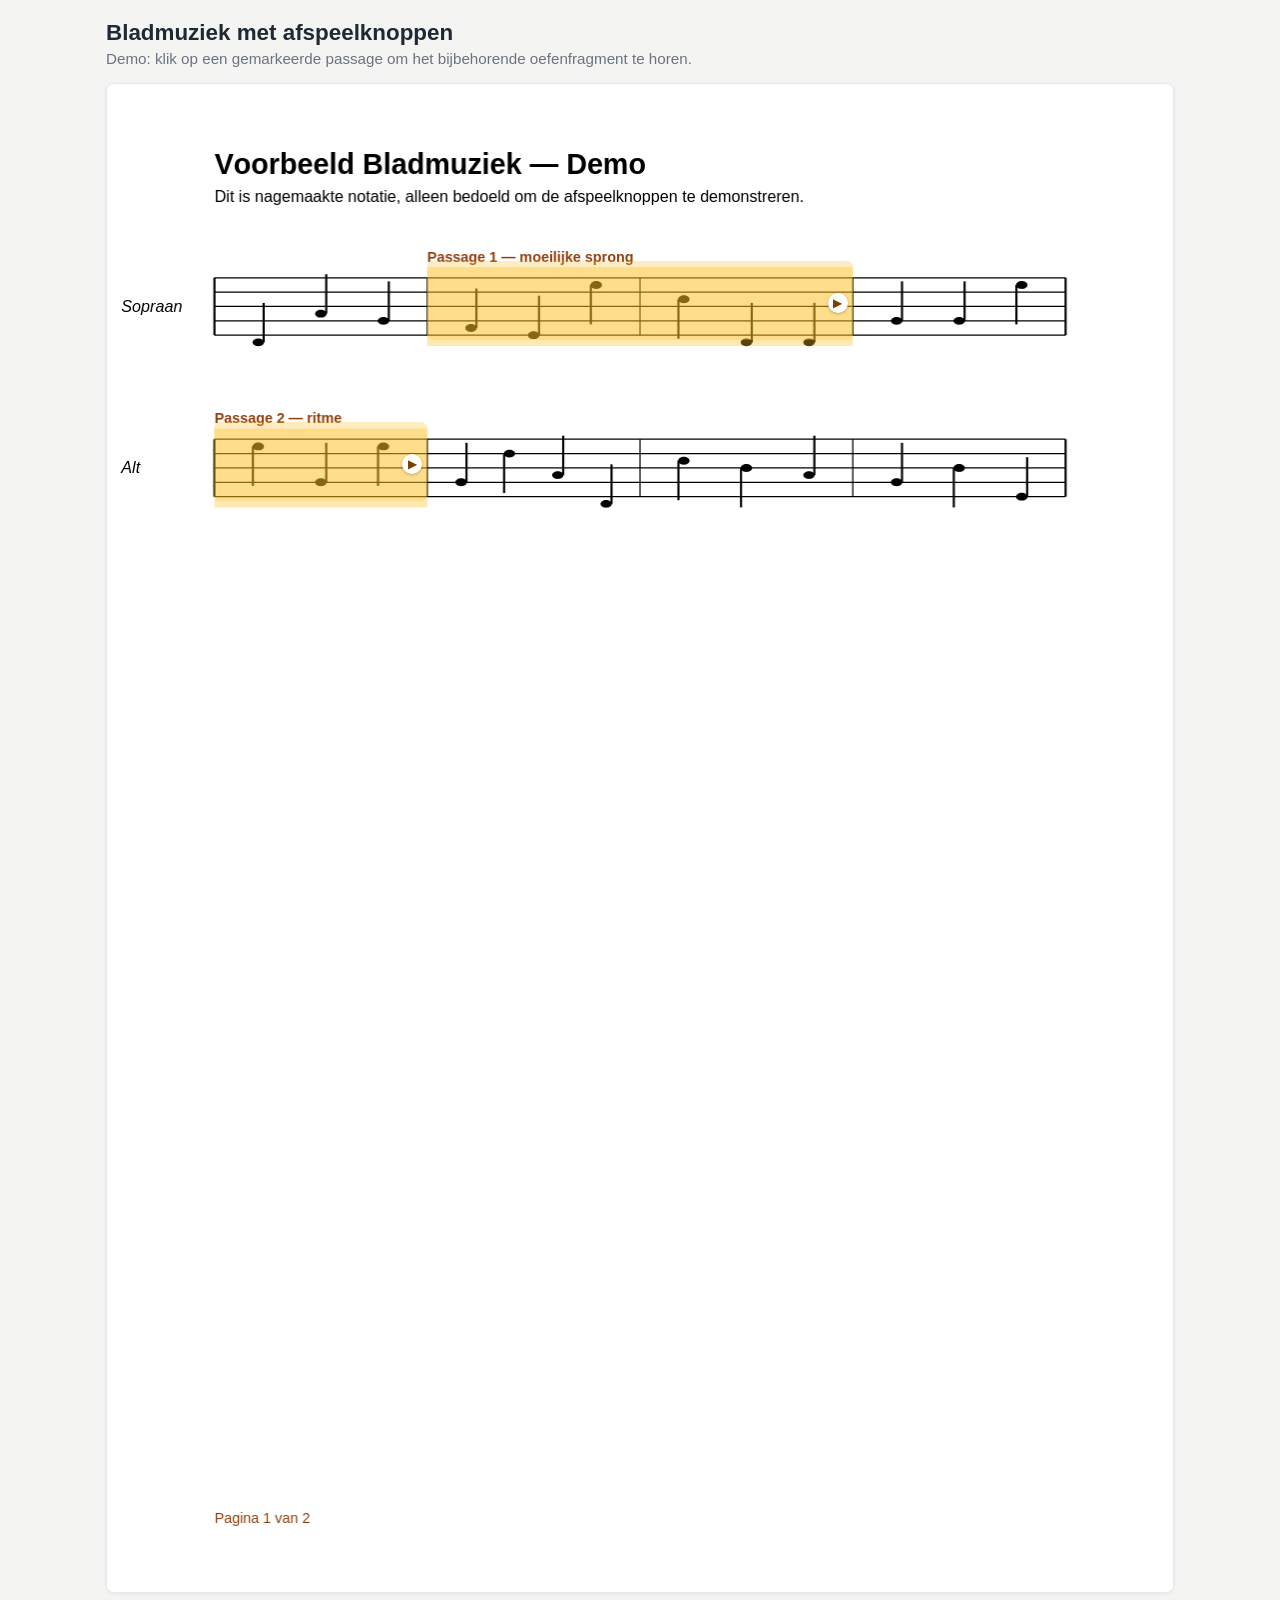
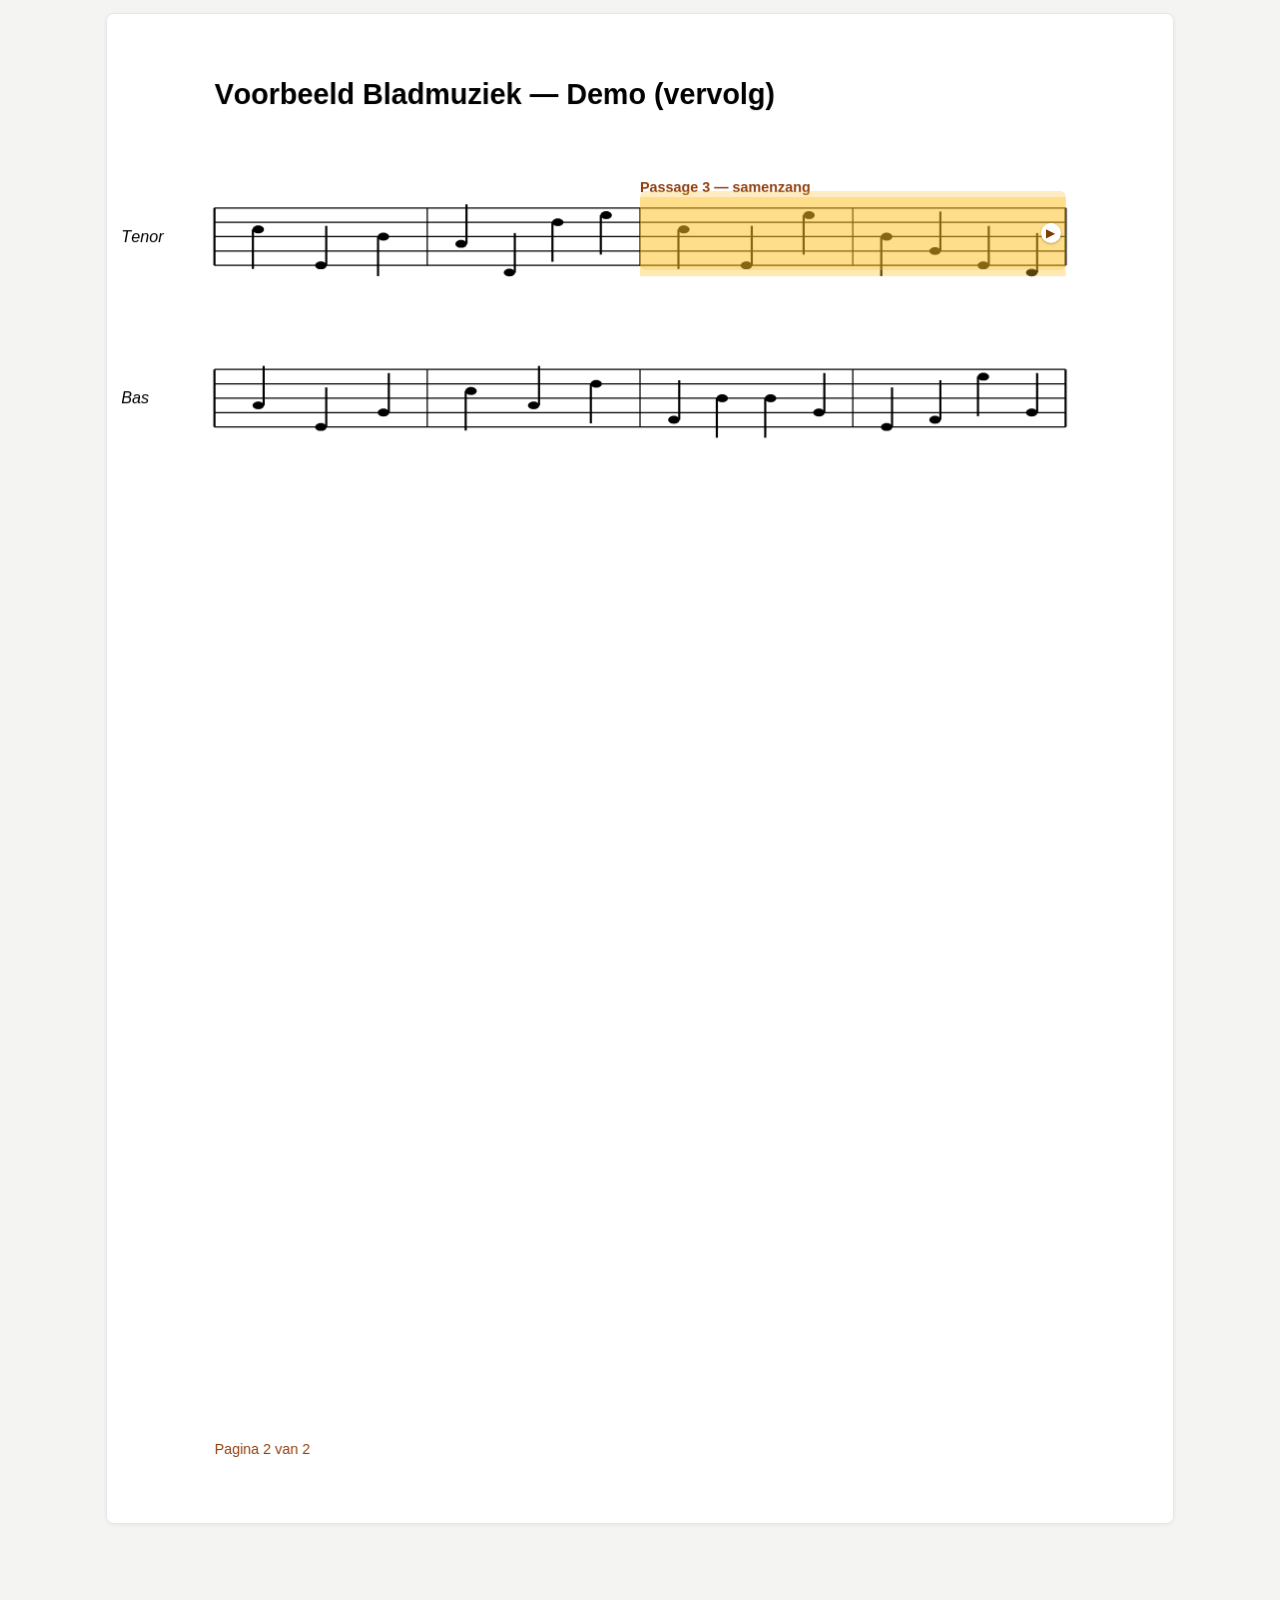
==== index.html @ 598bb803 "Voeg demo toe: bladmuziek-PDF met klikbare afspeelknoppen Statische webapp die een PDF met bladmuzie" ====
<!doctype html>
<html lang="nl">
<head>
  <meta charset="utf-8" />
  <meta name="viewport" content="width=device-width, initial-scale=1" />
  <title>Bladmuziek met afspeelknoppen — demo</title>
  <link rel="icon" href="data:image/svg+xml,<svg xmlns=%22http://www.w3.org/2000/svg%22 viewBox=%220 0 100 100%22><text y=%22.9em%22 font-size=%2290%22>🎵</text></svg>" />
  <link rel="stylesheet" href="css/style.css" />
</head>
<body>
  <header class="topbar">
    <h1>Bladmuziek met afspeelknoppen</h1>
    <p class="subtitle">
      Demo: klik op een gemarkeerde passage om het bijbehorende oefenfragment te horen.
    </p>
  </header>

  <main>
    <div id="pdf-container" class="pdf-container">
      <p id="status" class="status">Bladmuziek wordt geladen…</p>
    </div>
  </main>

  <div id="player-bar" class="player-bar" hidden>
    <button id="player-stop" class="player-stop" aria-label="Stoppen">■</button>
    <div class="player-info">
      <div id="player-title" class="player-title">—</div>
      <div id="player-desc" class="player-desc"></div>
    </div>
  </div>

  <script src="js/app.js" type="module"></script>
</body>
</html>
---- css/style.css ----
:root {
  color-scheme: light;
  --bg: #f4f4f2;
  --ink: #1f2933;
  --muted: #6b7280;
  --accent: #d97706;
  --accent-bg: rgba(251, 191, 36, 0.28);
  --accent-bg-hover: rgba(251, 191, 36, 0.45);
  --card: #ffffff;
  --border: #e5e7eb;
}

* {
  box-sizing: border-box;
}

body {
  margin: 0;
  background: var(--bg);
  color: var(--ink);
  font-family: -apple-system, BlinkMacSystemFont, "Segoe UI", Roboto, Helvetica, Arial, sans-serif;
  padding-bottom: 84px; /* ruimte voor de vaste speler-balk */
}

.topbar {
  padding: 20px 16px 8px;
  max-width: 1100px;
  margin: 0 auto;
}

.topbar h1 {
  font-size: 1.4rem;
  margin: 0 0 4px;
}

.subtitle {
  margin: 0;
  color: var(--muted);
  font-size: 0.95rem;
}

main {
  max-width: 1100px;
  margin: 0 auto;
  padding: 8px 16px 32px;
}

.pdf-container {
  display: flex;
  flex-direction: column;
  align-items: center;
  gap: 20px;
}

.status {
  color: var(--muted);
  padding: 40px 0;
}

.page-wrapper {
  position: relative;
  background: var(--card);
  border: 1px solid var(--border);
  border-radius: 8px;
  box-shadow: 0 1px 4px rgba(0, 0, 0, 0.06);
  overflow: hidden;
  max-width: 100%;
}

.page-canvas {
  display: block;
  max-width: 100%;
  height: auto;
}

.page-overlay {
  position: absolute;
  inset: 0;
}

.passage-button {
  position: absolute;
  transform: translateY(-6px);
  padding-top: 6px;
  background: var(--accent-bg);
  border: 1.5px solid transparent;
  border-radius: 6px;
  cursor: pointer;
  display: flex;
  align-items: center;
  justify-content: flex-end;
  padding-right: 4px;
  transition: background 0.15s ease, border-color 0.15s ease;
}

.passage-button:hover,
.passage-button:focus-visible {
  background: var(--accent-bg-hover);
  border-color: var(--accent);
  outline: none;
}

.passage-button.playing {
  background: rgba(220, 38, 38, 0.28);
  border-color: #dc2626;
}

.play-icon {
  font-size: 0.75rem;
  color: #7c3f00;
  background: #fff;
  border-radius: 50%;
  width: 20px;
  height: 20px;
  display: flex;
  align-items: center;
  justify-content: center;
  box-shadow: 0 1px 3px rgba(0, 0, 0, 0.25);
  flex-shrink: 0;
}

.passage-button.playing .play-icon {
  color: #991b1b;
}

.player-bar[hidden] {
  display: none;
}

.player-bar {
  position: fixed;
  left: 0;
  right: 0;
  bottom: 0;
  background: var(--ink);
  color: #fff;
  padding: 10px 16px;
  display: flex;
  align-items: center;
  gap: 12px;
  box-shadow: 0 -2px 8px rgba(0, 0, 0, 0.15);
}

.player-stop {
  flex-shrink: 0;
  width: 40px;
  height: 40px;
  border-radius: 50%;
  border: none;
  background: #dc2626;
  color: #fff;
  font-size: 1rem;
  cursor: pointer;
}

.player-info {
  min-width: 0;
}

.player-title {
  font-weight: 600;
  font-size: 0.95rem;
  white-space: nowrap;
  overflow: hidden;
  text-overflow: ellipsis;
}

.player-desc {
  font-size: 0.82rem;
  color: #d1d5db;
  white-space: nowrap;
  overflow: hidden;
  text-overflow: ellipsis;
}

@media (prefers-color-scheme: dark) {
  :root {
    --bg: #14181d;
    --ink: #f2f2f0;
    --muted: #9aa4b2;
    --card: #1c2127;
    --border: #2a3038;
  }
}
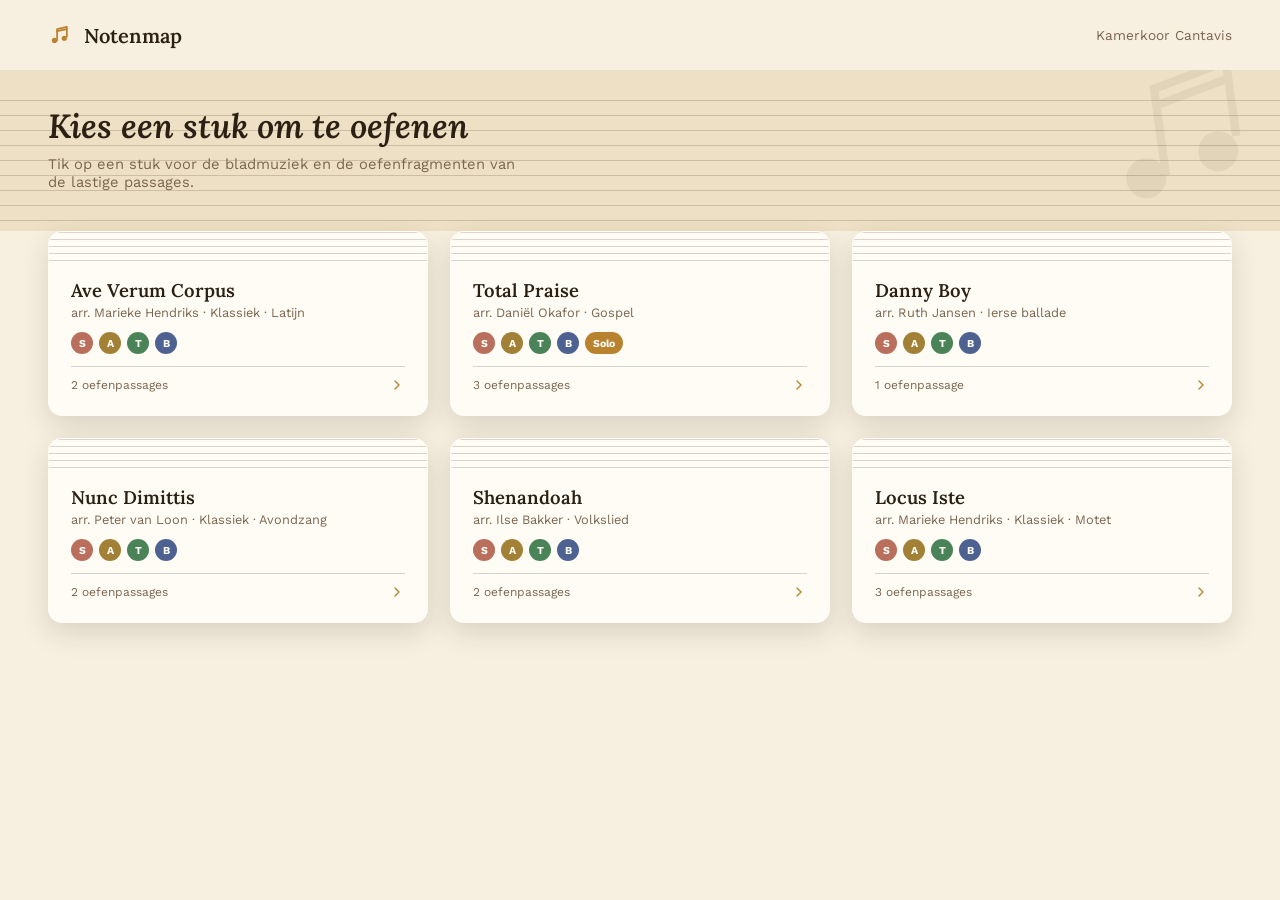
==== commit d0d27892: "Bouw werkende multi-stuk demo met muzikaal ontwerp Breidt de single-piece demo uit naar een homepage" ====
--- a/index.html
+++ b/index.html
@@ -3,32 +3,43 @@
 <head>
   <meta charset="utf-8" />
   <meta name="viewport" content="width=device-width, initial-scale=1" />
-  <title>Bladmuziek met afspeelknoppen — demo</title>
-  <link rel="icon" href="data:image/svg+xml,<svg xmlns=%22http://www.w3.org/2000/svg%22 viewBox=%220 0 100 100%22><text y=%22.9em%22 font-size=%2290%22>🎵</text></svg>" />
+  <title>Notenmap — kies een stuk</title>
+  <link rel="icon" href="data:image/svg+xml,<svg xmlns=%22http://www.w3.org/2000/svg%22 viewBox=%220 0 24 24%22 fill=%22%23b9822f%22><circle cx=%226%22 cy=%2217%22 r=%222.4%22/><circle cx=%2215%22 cy=%2215%22 r=%222.4%22/><path d=%22M8.4 17V6.5L17.4 4.5V13.5%22 stroke=%22%23b9822f%22 stroke-width=%221.6%22 fill=%22none%22/></svg>" />
+  <link rel="preconnect" href="https://fonts.googleapis.com" />
+  <link rel="stylesheet" href="https://fonts.googleapis.com/css2?family=Lora:ital,wght@0,500;0,600;1,500;1,600&family=Work+Sans:wght@400;500;600;700&display=swap" />
   <link rel="stylesheet" href="css/style.css" />
 </head>
 <body>
-  <header class="topbar">
-    <h1>Bladmuziek met afspeelknoppen</h1>
-    <p class="subtitle">
-      Demo: klik op een gemarkeerde passage om het bijbehorende oefenfragment te horen.
-    </p>
+  <header class="app-header">
+    <div class="app-logo">
+      <svg width="26" height="26" viewBox="0 0 24 24" fill="none" stroke="var(--gold)" stroke-width="1.6" stroke-linecap="round" stroke-linejoin="round">
+        <circle cx="6" cy="17" r="2.4" fill="var(--gold)" stroke="none" />
+        <circle cx="15" cy="15" r="2.4" fill="var(--gold)" stroke="none" />
+        <path d="M8.4 17V6.5L17.4 4.5V13.5" />
+        <path d="M8.4 8.5L17.4 6.5" />
+      </svg>
+      <div class="app-logo-text serif">Notenmap</div>
+    </div>
+    <div class="app-header-meta">Kamerkoor Cantavis</div>
   </header>
 
+  <section class="hero staff-band">
+    <svg class="note-watermark" width="200" height="200" viewBox="0 0 24 24" fill="none" stroke="var(--ink)" stroke-width="1">
+      <circle cx="6" cy="17" r="2.4" fill="var(--ink)" stroke="none" />
+      <circle cx="15" cy="15" r="2.4" fill="var(--ink)" stroke="none" />
+      <path d="M8.4 17V6.5L17.4 4.5V13.5" />
+      <path d="M8.4 8.5L17.4 6.5" />
+    </svg>
+    <h1 class="serif">Kies een stuk om te oefenen</h1>
+    <p>Tik op een stuk voor de bladmuziek en de oefenfragmenten van de lastige passages.</p>
+  </section>
+
   <main>
-    <div id="pdf-container" class="pdf-container">
-      <p id="status" class="status">Bladmuziek wordt geladen…</p>
+    <div id="piece-grid" class="piece-grid">
+      <p class="status">Stukken worden geladen…</p>
     </div>
   </main>
 
-  <div id="player-bar" class="player-bar" hidden>
-    <button id="player-stop" class="player-stop" aria-label="Stoppen">■</button>
-    <div class="player-info">
-      <div id="player-title" class="player-title">—</div>
-      <div id="player-desc" class="player-desc"></div>
-    </div>
-  </div>
-
-  <script src="js/app.js" type="module"></script>
+  <script src="js/home.js" type="module"></script>
 </body>
 </html>
--- a/css/style.css
+++ b/css/style.css
@@ -1,13 +1,36 @@
 :root {
   color-scheme: light;
-  --bg: #f4f4f2;
-  --ink: #1f2933;
-  --muted: #6b7280;
-  --accent: #d97706;
-  --accent-bg: rgba(251, 191, 36, 0.28);
-  --accent-bg-hover: rgba(251, 191, 36, 0.45);
-  --card: #ffffff;
-  --border: #e5e7eb;
+  --parchment: #f7efe0;
+  --parchment-deep: #eee0c4;
+  --paper: #fffcf5;
+  --wood-900: #2b1c12;
+  --ink: #2b2013;
+  --ink-muted: #7a6650;
+  --gold: #b9822f;
+  --gold-bright: #d6a545;
+  --line: rgba(43, 32, 19, 0.18);
+  --shadow: 0 10px 28px rgba(43, 32, 19, 0.14);
+  --overlay: rgba(185, 130, 47, 0.16);
+  --overlay-playing: rgba(185, 130, 47, 0.34);
+  --stop-icon-bg: #b3432f;
+}
+
+@media (prefers-color-scheme: dark) {
+  :root {
+    color-scheme: dark;
+    --parchment: #1c1712;
+    --parchment-deep: #241a12;
+    --paper: #2a2118;
+    --wood-900: #0e0906;
+    --ink: #f3e9d8;
+    --ink-muted: #b8a488;
+    --gold: #c98a3d;
+    --gold-bright: #eac06a;
+    --line: rgba(243, 233, 216, 0.16);
+    --shadow: 0 10px 28px rgba(0, 0, 0, 0.45);
+    --overlay: rgba(201, 138, 61, 0.22);
+    --overlay-playing: rgba(201, 138, 61, 0.4);
+  }
 }
 
 * {
@@ -16,33 +39,240 @@
 
 body {
   margin: 0;
-  background: var(--bg);
+  min-height: 100vh;
+  background: var(--parchment);
   color: var(--ink);
-  font-family: -apple-system, BlinkMacSystemFont, "Segoe UI", Roboto, Helvetica, Arial, sans-serif;
-  padding-bottom: 84px; /* ruimte voor de vaste speler-balk */
-}
-
-.topbar {
-  padding: 20px 16px 8px;
-  max-width: 1100px;
-  margin: 0 auto;
-}
-
-.topbar h1 {
-  font-size: 1.4rem;
-  margin: 0 0 4px;
-}
-
-.subtitle {
+  font-family: "Work Sans", -apple-system, BlinkMacSystemFont, "Segoe UI", sans-serif;
+}
+
+a {
+  color: inherit;
+  text-decoration: none;
+}
+
+button {
+  font-family: inherit;
+  border: none;
+  cursor: pointer;
+}
+
+.serif {
+  font-family: "Lora", Georgia, "Times New Roman", serif;
+}
+
+/* ---------- Staff-line decorative band ---------- */
+
+.staff-band {
+  position: relative;
+  overflow: hidden;
+  background: var(--parchment-deep);
+  background-image: repeating-linear-gradient(to bottom, var(--line) 0 1.4px, transparent 1.4px 15px);
+  background-size: 100% 200px;
+  background-repeat: repeat-x;
+  background-position: 0 30px;
+}
+
+.staff-band .note-watermark {
+  position: absolute;
+  top: -40px;
+  right: -10px;
+  opacity: 0.06;
+  transform: rotate(-8deg);
+  pointer-events: none;
+}
+
+/* ---------- Header (shared) ---------- */
+
+.app-header {
+  display: flex;
+  align-items: center;
+  justify-content: space-between;
+  padding: 22px clamp(20px, 4vw, 48px);
+  flex-wrap: wrap;
+  gap: 10px;
+}
+
+.app-logo {
+  display: flex;
+  align-items: center;
+  gap: 10px;
+}
+
+.app-logo svg {
+  flex-shrink: 0;
+}
+
+.app-logo-text {
+  font-weight: 600;
+  font-size: 1.25rem;
+}
+
+.app-header-meta {
+  font-size: 0.85rem;
+  color: var(--ink-muted);
+}
+
+/* ---------- Homepage hero ---------- */
+
+.hero {
+  padding: 34px clamp(20px, 4vw, 48px) 40px;
+}
+
+.hero h1 {
   margin: 0;
-  color: var(--muted);
-  font-size: 0.95rem;
-}
-
-main {
-  max-width: 1100px;
-  margin: 0 auto;
-  padding: 8px 16px 32px;
+  font-weight: 600;
+  font-style: italic;
+  font-size: clamp(1.5rem, 3vw, 2.1rem);
+  max-width: 560px;
+  position: relative;
+}
+
+.hero p {
+  margin: 8px 0 0;
+  font-size: 0.92rem;
+  color: var(--ink-muted);
+  max-width: 480px;
+  position: relative;
+}
+
+/* ---------- Piece grid & cards ---------- */
+
+.piece-grid {
+  padding: 0 clamp(20px, 4vw, 48px) 56px;
+  display: grid;
+  grid-template-columns: repeat(auto-fill, minmax(280px, 1fr));
+  gap: 22px;
+}
+
+.piece-card {
+  position: relative;
+  display: flex;
+  flex-direction: column;
+  background: var(--paper);
+  border-radius: 14px;
+  border: 1.5px solid transparent;
+  box-shadow: var(--shadow);
+  overflow: hidden;
+  transition: transform 0.12s ease, box-shadow 0.12s ease;
+}
+
+.piece-card:hover {
+  transform: translateY(-2px);
+}
+
+.piece-card:focus-visible {
+  outline: 2px solid var(--gold);
+  outline-offset: 2px;
+}
+
+.piece-card-staff {
+  height: 30px;
+  background-image: repeating-linear-gradient(to bottom, var(--line) 0 1.2px, transparent 1.2px 7px);
+}
+
+.piece-card-body {
+  padding: 16px 22px 22px;
+  display: flex;
+  flex-direction: column;
+  gap: 12px;
+  flex: 1;
+}
+
+.piece-card-title {
+  font-weight: 600;
+  font-size: 1.15rem;
+}
+
+.piece-card-meta {
+  font-size: 0.8rem;
+  color: var(--ink-muted);
+  margin-top: 3px;
+}
+
+.voice-chips {
+  display: flex;
+  gap: 6px;
+  flex-wrap: wrap;
+}
+
+.voice-chip {
+  min-width: 22px;
+  height: 22px;
+  padding: 0 6px;
+  border-radius: 999px;
+  color: #fffdf8;
+  display: flex;
+  align-items: center;
+  justify-content: center;
+  font-size: 0.66rem;
+  font-weight: 700;
+}
+
+.voice-chip.s { background: oklch(62% 0.1 35); }
+.voice-chip.a { background: oklch(62% 0.1 85); }
+.voice-chip.t { background: oklch(56% 0.09 150); }
+.voice-chip.b { background: oklch(50% 0.08 265); }
+.voice-chip.solo { background: var(--gold); padding: 0 8px; }
+
+.piece-card-footer {
+  display: flex;
+  align-items: center;
+  justify-content: space-between;
+  margin-top: auto;
+  padding-top: 10px;
+  border-top: 1px solid var(--line);
+  font-size: 0.75rem;
+  color: var(--ink-muted);
+}
+
+.piece-card-footer svg {
+  flex-shrink: 0;
+  color: var(--gold);
+}
+
+/* ---------- Viewer header ---------- */
+
+.viewer-header {
+  padding: 20px clamp(20px, 4vw, 48px);
+  display: flex;
+  flex-direction: column;
+  gap: 12px;
+}
+
+.back-link {
+  display: inline-flex;
+  align-items: center;
+  gap: 6px;
+  color: var(--ink-muted);
+  font-size: 0.85rem;
+  font-weight: 600;
+  width: fit-content;
+}
+
+.back-link:hover {
+  color: var(--gold);
+}
+
+.viewer-title {
+  font-weight: 600;
+  font-style: italic;
+  font-size: clamp(1.4rem, 3vw, 1.8rem);
+  position: relative;
+}
+
+.viewer-subtitle {
+  font-size: 0.85rem;
+  color: var(--ink-muted);
+  margin-top: 2px;
+  position: relative;
+}
+
+/* ---------- PDF pages ---------- */
+
+.viewer-main {
+  padding: 24px clamp(16px, 4vw, 48px) 120px;
+  display: flex;
+  justify-content: center;
 }
 
 .pdf-container {
@@ -50,19 +280,20 @@
   flex-direction: column;
   align-items: center;
   gap: 20px;
+  width: 100%;
+  max-width: 1000px;
 }
 
 .status {
-  color: var(--muted);
+  color: var(--ink-muted);
   padding: 40px 0;
 }
 
 .page-wrapper {
   position: relative;
-  background: var(--card);
-  border: 1px solid var(--border);
-  border-radius: 8px;
-  box-shadow: 0 1px 4px rgba(0, 0, 0, 0.06);
+  background: var(--paper);
+  border-radius: 14px;
+  box-shadow: var(--shadow);
   overflow: hidden;
   max-width: 100%;
 }
@@ -80,48 +311,45 @@
 
 .passage-button {
   position: absolute;
-  transform: translateY(-6px);
-  padding-top: 6px;
-  background: var(--accent-bg);
+  background: var(--overlay);
   border: 1.5px solid transparent;
-  border-radius: 6px;
+  border-radius: 8px;
   cursor: pointer;
   display: flex;
-  align-items: center;
+  align-items: flex-start;
   justify-content: flex-end;
-  padding-right: 4px;
+  padding: 6px;
   transition: background 0.15s ease, border-color 0.15s ease;
 }
 
 .passage-button:hover,
 .passage-button:focus-visible {
-  background: var(--accent-bg-hover);
-  border-color: var(--accent);
+  border-color: var(--gold);
   outline: none;
 }
 
 .passage-button.playing {
-  background: rgba(220, 38, 38, 0.28);
-  border-color: #dc2626;
+  background: var(--overlay-playing);
+  border-color: var(--gold);
 }
 
 .play-icon {
-  font-size: 0.75rem;
-  color: #7c3f00;
-  background: #fff;
+  width: 28px;
+  height: 28px;
   border-radius: 50%;
-  width: 20px;
-  height: 20px;
+  background: var(--gold);
   display: flex;
   align-items: center;
   justify-content: center;
-  box-shadow: 0 1px 3px rgba(0, 0, 0, 0.25);
+  box-shadow: 0 1px 4px rgba(0, 0, 0, 0.25);
   flex-shrink: 0;
 }
 
 .passage-button.playing .play-icon {
-  color: #991b1b;
-}
+  background: var(--stop-icon-bg);
+}
+
+/* ---------- Nu-speelt balk ---------- */
 
 .player-bar[hidden] {
   display: none;
@@ -132,13 +360,13 @@
   left: 0;
   right: 0;
   bottom: 0;
-  background: var(--ink);
-  color: #fff;
-  padding: 10px 16px;
-  display: flex;
-  align-items: center;
-  gap: 12px;
-  box-shadow: 0 -2px 8px rgba(0, 0, 0, 0.15);
+  background: var(--wood-900);
+  color: #f7efe0;
+  padding: 14px clamp(16px, 4vw, 32px);
+  display: flex;
+  align-items: center;
+  gap: 14px;
+  box-shadow: 0 -6px 20px rgba(0, 0, 0, 0.25);
 }
 
 .player-stop {
@@ -146,11 +374,11 @@
   width: 40px;
   height: 40px;
   border-radius: 50%;
-  border: none;
-  background: #dc2626;
-  color: #fff;
-  font-size: 1rem;
-  cursor: pointer;
+  background: var(--gold);
+  color: var(--wood-900);
+  display: flex;
+  align-items: center;
+  justify-content: center;
 }
 
 .player-info {
@@ -158,6 +386,7 @@
 }
 
 .player-title {
+  font-family: "Lora", Georgia, serif;
   font-weight: 600;
   font-size: 0.95rem;
   white-space: nowrap;
@@ -166,19 +395,10 @@
 }
 
 .player-desc {
-  font-size: 0.82rem;
-  color: #d1d5db;
+  font-size: 0.78rem;
+  color: #cbb99a;
+  margin-top: 1px;
   white-space: nowrap;
   overflow: hidden;
   text-overflow: ellipsis;
 }
-
-@media (prefers-color-scheme: dark) {
-  :root {
-    --bg: #14181d;
-    --ink: #f2f2f0;
-    --muted: #9aa4b2;
-    --card: #1c2127;
-    --border: #2a3038;
-  }
-}
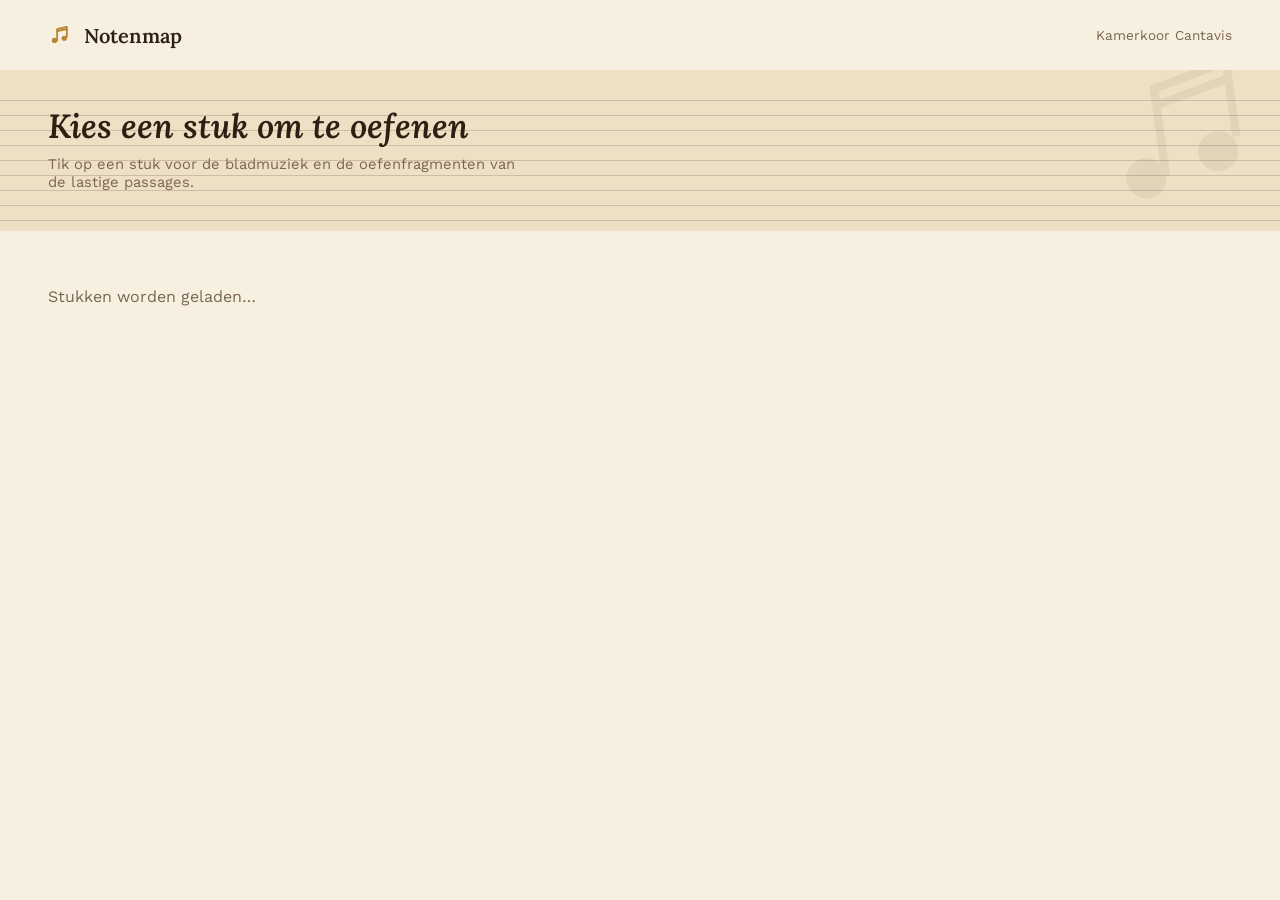
==== commit bf3d3861: "Koppel app aan Supabase: homepage, viewer en nieuw beheerscherm - js/home.js en js/viewer.js lezen n" ====
--- a/index.html
+++ b/index.html
@@ -40,6 +40,7 @@
     </div>
   </main>
 
+  <script src="js/vendor/supabase/supabase.js"></script>
   <script src="js/home.js" type="module"></script>
 </body>
 </html>
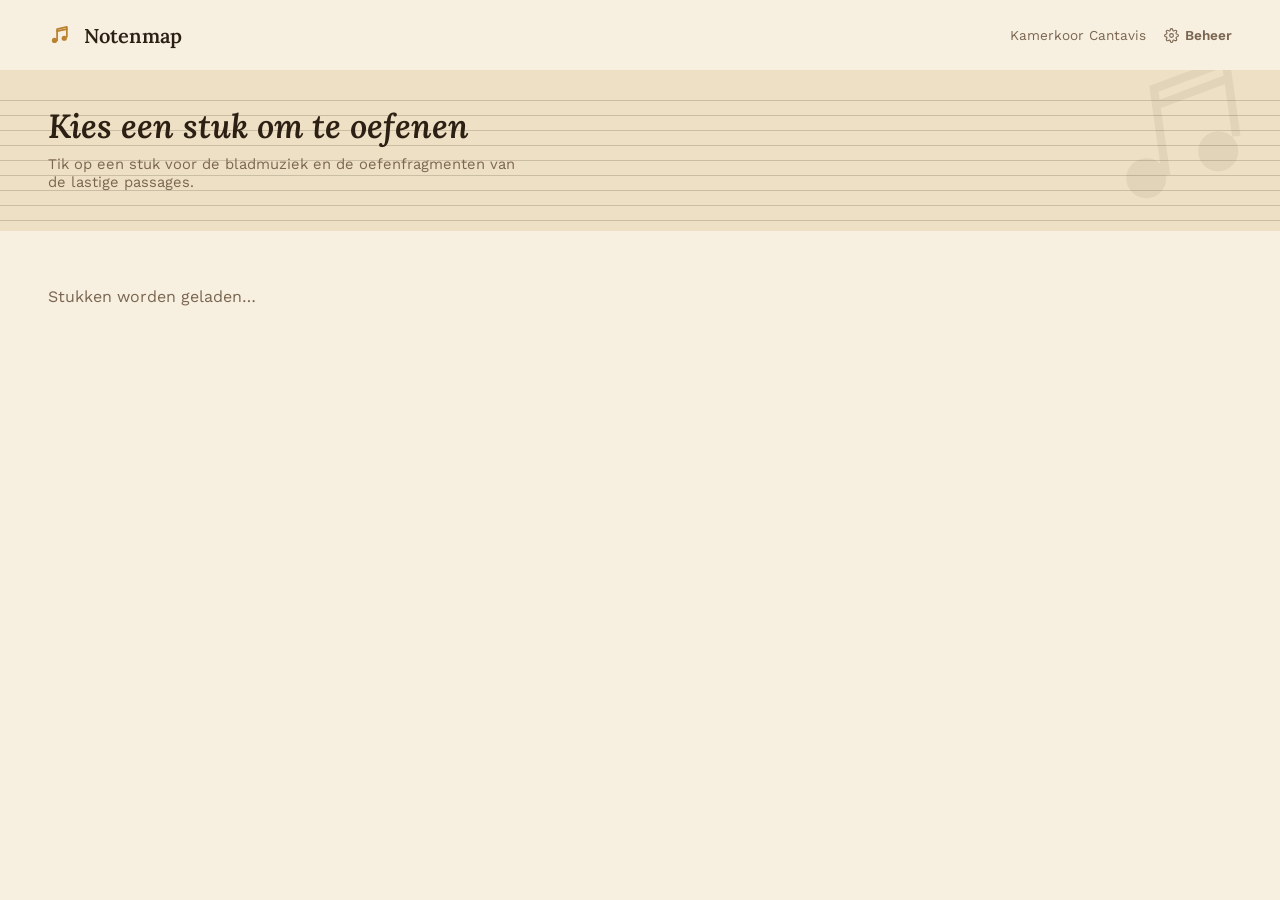
==== commit af7637d7: "Voeg beheer-link toe rechtsboven op de homepage Co-Authored-By: Claude Sonnet 5 <noreply@anthropic.c" ====
--- a/index.html
+++ b/index.html
@@ -20,7 +20,13 @@
       </svg>
       <div class="app-logo-text serif">Notenmap</div>
     </div>
-    <div class="app-header-meta">Kamerkoor Cantavis</div>
+    <div style="display:flex;align-items:center;gap:18px;">
+      <div class="app-header-meta">Kamerkoor Cantavis</div>
+      <a href="admin.html" class="back-link">
+        <svg width="15" height="15" viewBox="0 0 24 24" fill="none" stroke="currentColor" stroke-width="1.8" stroke-linecap="round" stroke-linejoin="round"><circle cx="12" cy="12" r="3"/><path d="M19.4 15a1.65 1.65 0 0 0 .33 1.82l.06.06a2 2 0 1 1-2.83 2.83l-.06-.06a1.65 1.65 0 0 0-1.82-.33 1.65 1.65 0 0 0-1 1.51V21a2 2 0 0 1-4 0v-.09A1.65 1.65 0 0 0 9 19.4a1.65 1.65 0 0 0-1.82.33l-.06.06a2 2 0 1 1-2.83-2.83l.06-.06a1.65 1.65 0 0 0 .33-1.82 1.65 1.65 0 0 0-1.51-1H3a2 2 0 0 1 0-4h.09A1.65 1.65 0 0 0 4.6 9a1.65 1.65 0 0 0-.33-1.82l-.06-.06a2 2 0 1 1 2.83-2.83l.06.06a1.65 1.65 0 0 0 1.82.33H9a1.65 1.65 0 0 0 1-1.51V3a2 2 0 0 1 4 0v.09a1.65 1.65 0 0 0 1 1.51 1.65 1.65 0 0 0 1.82-.33l.06-.06a2 2 0 1 1 2.83 2.83l-.06.06a1.65 1.65 0 0 0-.33 1.82V9a1.65 1.65 0 0 0 1.51 1H21a2 2 0 0 1 0 4h-.09a1.65 1.65 0 0 0-1.51 1Z"/></svg>
+        Beheer
+      </a>
+    </div>
   </header>
 
   <section class="hero staff-band">
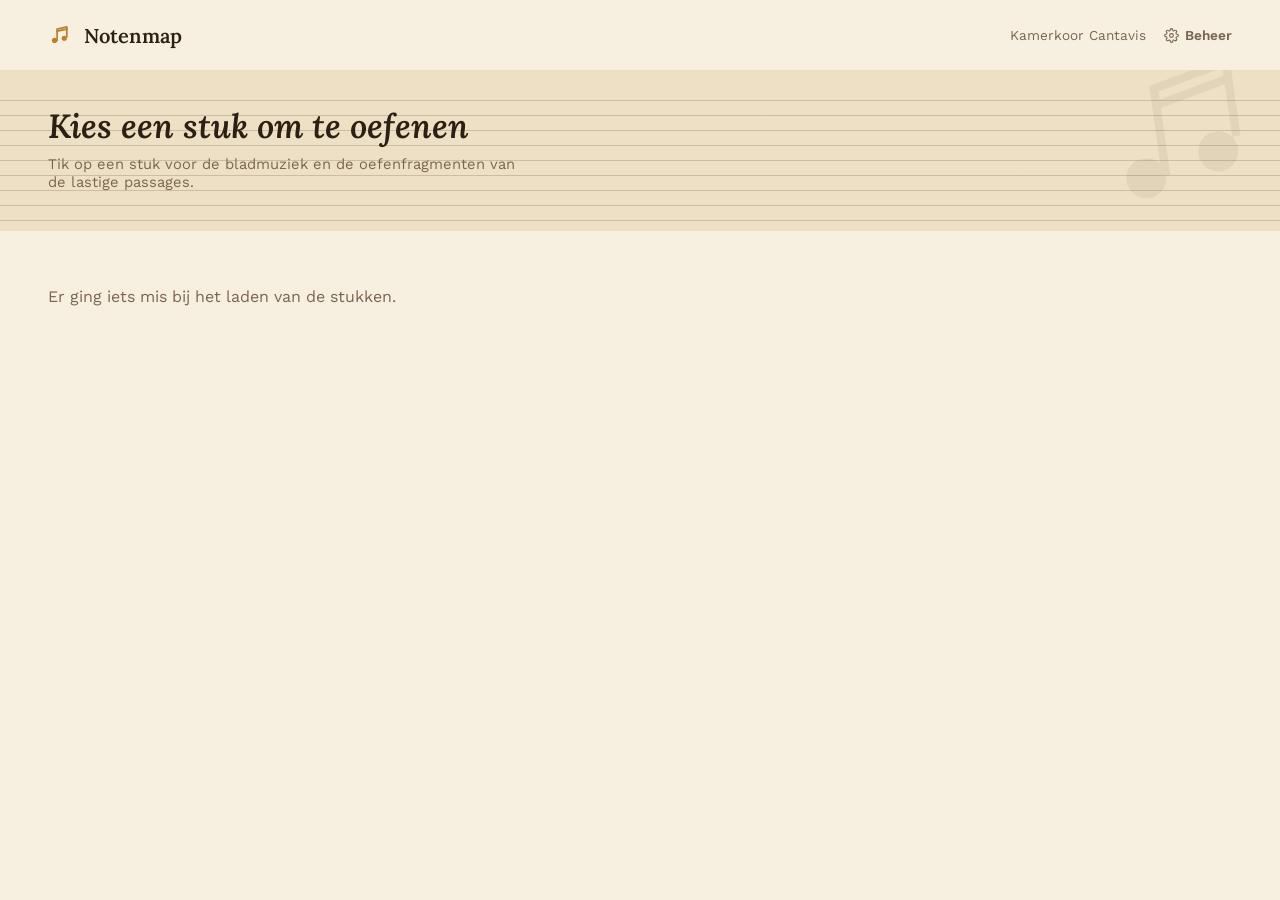
==== commit ebe60edf: "Bouw backend om van Supabase naar PHP + MariaDB Vervangt Supabase (Postgres + Storage) door een eige" ====
--- a/index.html
+++ b/index.html
@@ -46,7 +46,6 @@
     </div>
   </main>
 
-  <script src="js/vendor/supabase/supabase.js"></script>
   <script src="js/home.js" type="module"></script>
 </body>
 </html>
--- a/css/style.css
+++ b/css/style.css
@@ -13,6 +13,23 @@
   --overlay: rgba(185, 130, 47, 0.16);
   --overlay-playing: rgba(185, 130, 47, 0.34);
   --stop-icon-bg: #b3432f;
+
+  /* Kleuren die je per passage kan kiezen (beheer + weergave + export) */
+  --color-geel: #c9a227;
+  --color-geel-bg: rgba(201, 162, 39, 0.16);
+  --color-geel-bg-active: rgba(201, 162, 39, 0.34);
+  --color-groen: #4f7a3d;
+  --color-groen-bg: rgba(79, 122, 61, 0.16);
+  --color-groen-bg-active: rgba(79, 122, 61, 0.34);
+  --color-rood: #b23a2e;
+  --color-rood-bg: rgba(178, 58, 46, 0.16);
+  --color-rood-bg-active: rgba(178, 58, 46, 0.34);
+  --color-blauw: #3f6a96;
+  --color-blauw-bg: rgba(63, 106, 150, 0.16);
+  --color-blauw-bg-active: rgba(63, 106, 150, 0.34);
+  --color-bruin: #6b4a30;
+  --color-bruin-bg: rgba(107, 74, 48, 0.16);
+  --color-bruin-bg-active: rgba(107, 74, 48, 0.34);
 }
 
 @media (prefers-color-scheme: dark) {
@@ -30,6 +47,22 @@
     --shadow: 0 10px 28px rgba(0, 0, 0, 0.45);
     --overlay: rgba(201, 138, 61, 0.22);
     --overlay-playing: rgba(201, 138, 61, 0.4);
+
+    --color-geel: #ddb948;
+    --color-geel-bg: rgba(221, 185, 72, 0.22);
+    --color-geel-bg-active: rgba(221, 185, 72, 0.4);
+    --color-groen: #74a660;
+    --color-groen-bg: rgba(116, 166, 96, 0.22);
+    --color-groen-bg-active: rgba(116, 166, 96, 0.4);
+    --color-rood: #cf6152;
+    --color-rood-bg: rgba(207, 97, 82, 0.22);
+    --color-rood-bg-active: rgba(207, 97, 82, 0.4);
+    --color-blauw: #6996c2;
+    --color-blauw-bg: rgba(105, 150, 194, 0.22);
+    --color-blauw-bg-active: rgba(105, 150, 194, 0.4);
+    --color-bruin: #96775a;
+    --color-bruin-bg: rgba(150, 119, 90, 0.22);
+    --color-bruin-bg-active: rgba(150, 119, 90, 0.4);
   }
 }
 
@@ -253,6 +286,72 @@
   color: var(--gold);
 }
 
+.overview-link {
+  display: inline-flex;
+  align-items: center;
+  gap: 8px;
+  padding: 9px 18px 9px 14px;
+  border-radius: 999px;
+  background: var(--paper);
+  border: 1.5px solid var(--gold);
+  color: var(--gold);
+  font-size: 0.9rem;
+  font-weight: 700;
+  width: fit-content;
+  transition: background 0.12s ease, color 0.12s ease;
+}
+
+.overview-link:hover,
+.overview-link:focus-visible {
+  background: var(--gold);
+  color: #fffdf8;
+  outline: none;
+}
+
+.viewer-footer {
+  display: flex;
+  justify-content: center;
+  padding: 8px clamp(16px, 4vw, 48px) 56px;
+}
+
+.viewer-title-row {
+  display: flex;
+  align-items: flex-start;
+  justify-content: space-between;
+  gap: 16px;
+  flex-wrap: wrap;
+}
+
+.btn-export[hidden] {
+  display: none;
+}
+
+.btn-export {
+  flex-shrink: 0;
+  display: inline-flex;
+  align-items: center;
+  gap: 7px;
+  padding: 8px 14px;
+  border-radius: 8px;
+  background: transparent;
+  border: 1.5px solid var(--line);
+  color: var(--ink);
+  font-size: 0.82rem;
+  font-weight: 600;
+  cursor: pointer;
+  position: relative;
+}
+
+.btn-export:hover:not(:disabled) {
+  border-color: var(--gold);
+  color: var(--gold);
+}
+
+.btn-export:disabled {
+  opacity: 0.6;
+  cursor: default;
+}
+
 .viewer-title {
   font-weight: 600;
   font-style: italic;
@@ -270,7 +369,7 @@
 /* ---------- PDF pages ---------- */
 
 .viewer-main {
-  padding: 24px clamp(16px, 4vw, 48px) 120px;
+  padding: 24px clamp(16px, 4vw, 48px) 160px;
   display: flex;
   justify-content: center;
 }
@@ -312,25 +411,41 @@
 .passage-button {
   position: absolute;
   background: var(--overlay);
-  border: 1.5px solid transparent;
+  border: 1.5px solid var(--gold);
   border-radius: 8px;
   cursor: pointer;
   display: flex;
   align-items: flex-start;
   justify-content: flex-end;
   padding: 6px;
-  transition: background 0.15s ease, border-color 0.15s ease;
+  transition: background 0.15s ease, filter 0.15s ease;
 }
 
 .passage-button:hover,
 .passage-button:focus-visible {
-  border-color: var(--gold);
+  filter: brightness(1.1);
   outline: none;
 }
 
 .passage-button.playing {
   background: var(--overlay-playing);
-  border-color: var(--gold);
+}
+
+.passage-button.color-geel { border-color: var(--color-geel); background: var(--color-geel-bg); }
+.passage-button.color-geel.playing { background: var(--color-geel-bg-active); }
+.passage-button.color-groen { border-color: var(--color-groen); background: var(--color-groen-bg); }
+.passage-button.color-groen.playing { background: var(--color-groen-bg-active); }
+.passage-button.color-rood { border-color: var(--color-rood); background: var(--color-rood-bg); }
+.passage-button.color-rood.playing { background: var(--color-rood-bg-active); }
+.passage-button.color-blauw { border-color: var(--color-blauw); background: var(--color-blauw-bg); }
+.passage-button.color-blauw.playing { background: var(--color-blauw-bg-active); }
+.passage-button.color-bruin { border-color: var(--color-bruin); background: var(--color-bruin-bg); }
+.passage-button.color-bruin.playing { background: var(--color-bruin-bg-active); }
+.passage-button.color-goud { border-color: var(--gold); background: var(--overlay); }
+.passage-button.color-goud.playing { background: var(--overlay-playing); }
+
+.passage-button.note-only .play-icon {
+  background: var(--ink-muted);
 }
 
 .play-icon {
@@ -362,27 +477,73 @@
   bottom: 0;
   background: var(--wood-900);
   color: #f7efe0;
-  padding: 14px clamp(16px, 4vw, 32px);
-  display: flex;
-  align-items: center;
-  gap: 14px;
+  padding: 12px clamp(16px, 4vw, 32px) 14px;
+  display: flex;
+  flex-direction: column;
+  align-items: center;
+  gap: 8px;
   box-shadow: 0 -6px 20px rgba(0, 0, 0, 0.25);
 }
 
-.player-stop {
-  flex-shrink: 0;
-  width: 40px;
-  height: 40px;
+.player-nav-row {
+  width: 100%;
+  display: flex;
+  align-items: center;
+  justify-content: space-between;
+  gap: 10px;
+}
+
+.player-close {
+  position: absolute;
+  top: 8px;
+  right: 10px;
+  flex-shrink: 0;
+  width: 28px;
+  height: 28px;
   border-radius: 50%;
-  background: var(--gold);
-  color: var(--wood-900);
-  display: flex;
-  align-items: center;
-  justify-content: center;
+  background: transparent;
+  border: 1.5px solid rgba(247, 239, 224, 0.3);
+  color: #f7efe0;
+  display: flex;
+  align-items: center;
+  justify-content: center;
+  cursor: pointer;
+}
+
+.player-close:hover {
+  border-color: var(--gold);
+  color: var(--gold);
+}
+
+.player-edge-btn {
+  flex-shrink: 0;
+  width: 44px;
+  height: 44px;
+  border-radius: 50%;
+  background: rgba(247, 239, 224, 0.16);
+  border: 1.5px solid rgba(247, 239, 224, 0.3);
+  color: #fffdf8;
+  display: flex;
+  align-items: center;
+  justify-content: center;
+  cursor: pointer;
+}
+
+.player-edge-btn:hover {
+  background: rgba(247, 239, 224, 0.3);
+  border-color: rgba(247, 239, 224, 0.5);
+}
+
+.player-edge-btn:disabled {
+  opacity: 0.3;
+  cursor: default;
 }
 
 .player-info {
   min-width: 0;
+  width: 100%;
+  text-align: center;
+  padding: 0 40px;
 }
 
 .player-title {
@@ -402,3 +563,94 @@
   overflow: hidden;
   text-overflow: ellipsis;
 }
+
+.player-audio-controls[hidden] {
+  display: none;
+}
+
+.player-audio-controls {
+  flex: 1;
+  min-width: 0;
+  display: flex;
+  align-items: center;
+  justify-content: center;
+  gap: 8px;
+  flex-wrap: wrap;
+}
+
+.player-btn {
+  flex-shrink: 0;
+  height: 38px;
+  min-width: 38px;
+  padding: 0 12px;
+  border-radius: 999px;
+  background: rgba(247, 239, 224, 0.16);
+  border: 1.5px solid rgba(247, 239, 224, 0.3);
+  color: #fffdf8;
+  display: flex;
+  align-items: center;
+  justify-content: center;
+  gap: 4px;
+  cursor: pointer;
+  font-size: 0.8rem;
+  font-weight: 700;
+}
+
+.player-btn svg {
+  display: block;
+  flex-shrink: 0;
+}
+
+.player-btn:hover {
+  background: rgba(247, 239, 224, 0.3);
+  border-color: rgba(247, 239, 224, 0.5);
+}
+
+.player-btn:disabled {
+  opacity: 0.35;
+  cursor: default;
+}
+
+.player-btn-main {
+  width: 46px;
+  height: 46px;
+  min-width: 46px;
+  background: var(--gold);
+  border-color: var(--gold);
+  color: var(--wood-900);
+}
+
+.player-btn-main:hover {
+  background: var(--gold-bright);
+  border-color: var(--gold-bright);
+}
+
+.player-btn-main svg {
+  width: 20px;
+  height: 20px;
+}
+
+.player-rates {
+  display: flex;
+  gap: 4px;
+  background: rgba(247, 239, 224, 0.14);
+  border: 1.5px solid rgba(247, 239, 224, 0.25);
+  border-radius: 999px;
+  padding: 3px;
+}
+
+.rate-btn {
+  border: none;
+  background: transparent;
+  color: #f0e2c8;
+  font-size: 0.72rem;
+  font-weight: 700;
+  padding: 6px 10px;
+  border-radius: 999px;
+  cursor: pointer;
+}
+
+.rate-btn.active {
+  background: var(--gold);
+  color: var(--wood-900);
+}
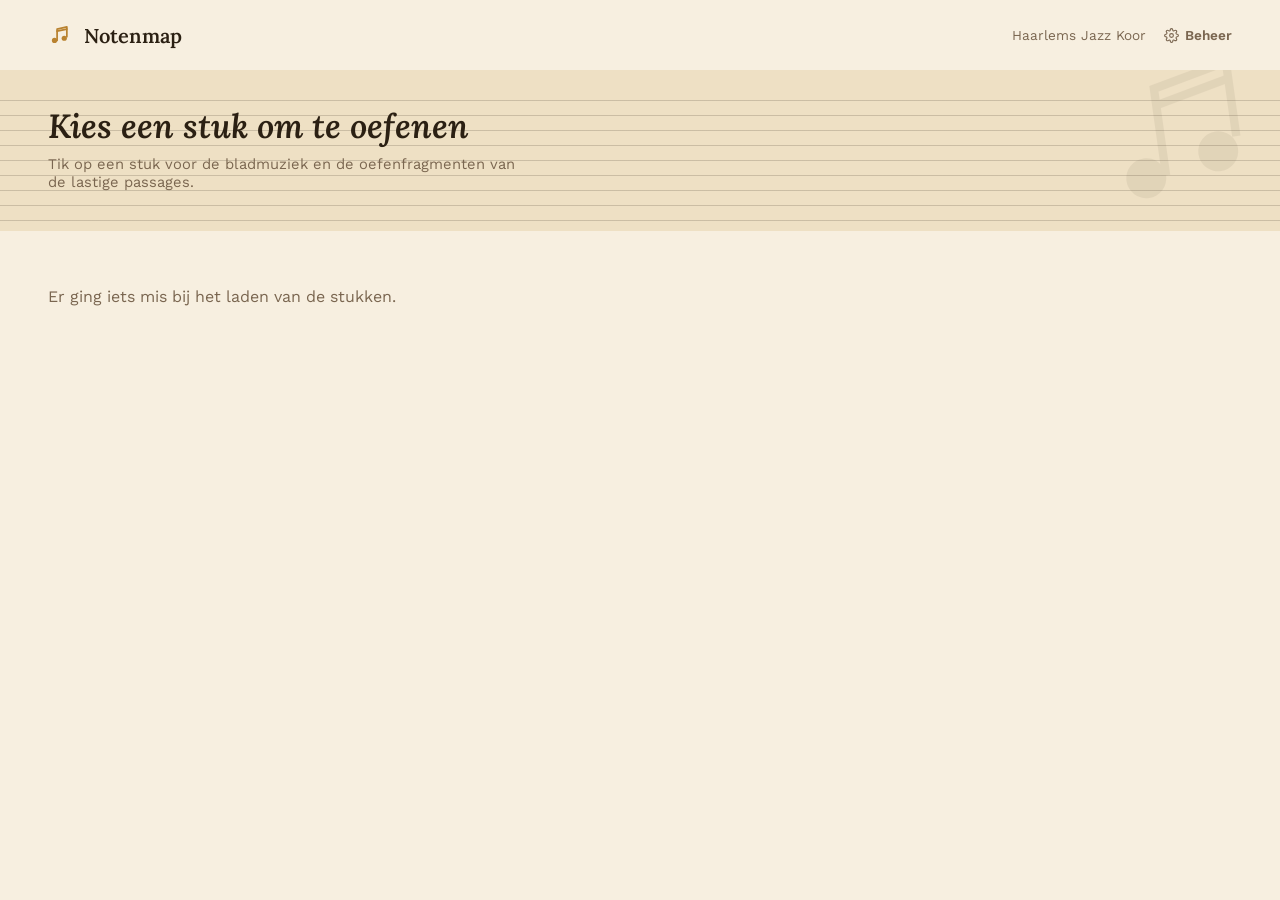
==== commit 0df5ba82: "Wijzig koornaam naar Haarlems Jazz Koor Co-Authored-By: Claude Sonnet 5 <noreply@anthropic.com> Clau" ====
--- a/index.html
+++ b/index.html
@@ -21,7 +21,7 @@
       <div class="app-logo-text serif">Notenmap</div>
     </div>
     <div style="display:flex;align-items:center;gap:18px;">
-      <div class="app-header-meta">Kamerkoor Cantavis</div>
+      <div class="app-header-meta">Haarlems Jazz Koor</div>
       <a href="admin.html" class="back-link">
         <svg width="15" height="15" viewBox="0 0 24 24" fill="none" stroke="currentColor" stroke-width="1.8" stroke-linecap="round" stroke-linejoin="round"><circle cx="12" cy="12" r="3"/><path d="M19.4 15a1.65 1.65 0 0 0 .33 1.82l.06.06a2 2 0 1 1-2.83 2.83l-.06-.06a1.65 1.65 0 0 0-1.82-.33 1.65 1.65 0 0 0-1 1.51V21a2 2 0 0 1-4 0v-.09A1.65 1.65 0 0 0 9 19.4a1.65 1.65 0 0 0-1.82.33l-.06.06a2 2 0 1 1-2.83-2.83l.06-.06a1.65 1.65 0 0 0 .33-1.82 1.65 1.65 0 0 0-1.51-1H3a2 2 0 0 1 0-4h.09A1.65 1.65 0 0 0 4.6 9a1.65 1.65 0 0 0-.33-1.82l-.06-.06a2 2 0 1 1 2.83-2.83l.06.06a1.65 1.65 0 0 0 1.82.33H9a1.65 1.65 0 0 0 1-1.51V3a2 2 0 0 1 4 0v.09a1.65 1.65 0 0 0 1 1.51 1.65 1.65 0 0 0 1.82-.33l.06-.06a2 2 0 1 1 2.83 2.83l-.06.06a1.65 1.65 0 0 0-.33 1.82V9a1.65 1.65 0 0 0 1.51 1H21a2 2 0 0 1 0 4h-.09a1.65 1.65 0 0 0-1.51 1Z"/></svg>
         Beheer
--- a/css/style.css
+++ b/css/style.css
@@ -10,9 +10,14 @@
   --gold-bright: #d6a545;
   --line: rgba(43, 32, 19, 0.18);
   --shadow: 0 10px 28px rgba(43, 32, 19, 0.14);
+  --shadow-sm: 0 1px 2px rgba(43, 32, 19, 0.08);
+  --shadow-md: 0 6px 20px rgba(43, 32, 19, 0.10);
+  --shadow-lg: 0 16px 40px rgba(43, 32, 19, 0.16);
   --overlay: rgba(185, 130, 47, 0.16);
   --overlay-playing: rgba(185, 130, 47, 0.34);
   --stop-icon-bg: #b3432f;
+  --gold-wash: rgba(185, 130, 47, 0.12);
+  --ink-faint: #a5906f;
 
   /* Kleuren die je per passage kan kiezen (beheer + weergave + export) */
   --color-geel: #c9a227;
@@ -45,8 +50,13 @@
     --gold-bright: #eac06a;
     --line: rgba(243, 233, 216, 0.16);
     --shadow: 0 10px 28px rgba(0, 0, 0, 0.45);
+    --shadow-sm: 0 1px 2px rgba(0, 0, 0, 0.3);
+    --shadow-md: 0 6px 20px rgba(0, 0, 0, 0.35);
+    --shadow-lg: 0 20px 48px rgba(0, 0, 0, 0.5);
     --overlay: rgba(201, 138, 61, 0.22);
     --overlay-playing: rgba(201, 138, 61, 0.4);
+    --gold-wash: rgba(201, 138, 61, 0.16);
+    --ink-faint: #8a7660;
 
     --color-geel: #ddb948;
     --color-geel-bg: rgba(221, 185, 72, 0.22);
@@ -272,6 +282,10 @@
   gap: 12px;
 }
 
+.back-link[hidden] {
+  display: none;
+}
+
 .back-link {
   display: inline-flex;
   align-items: center;
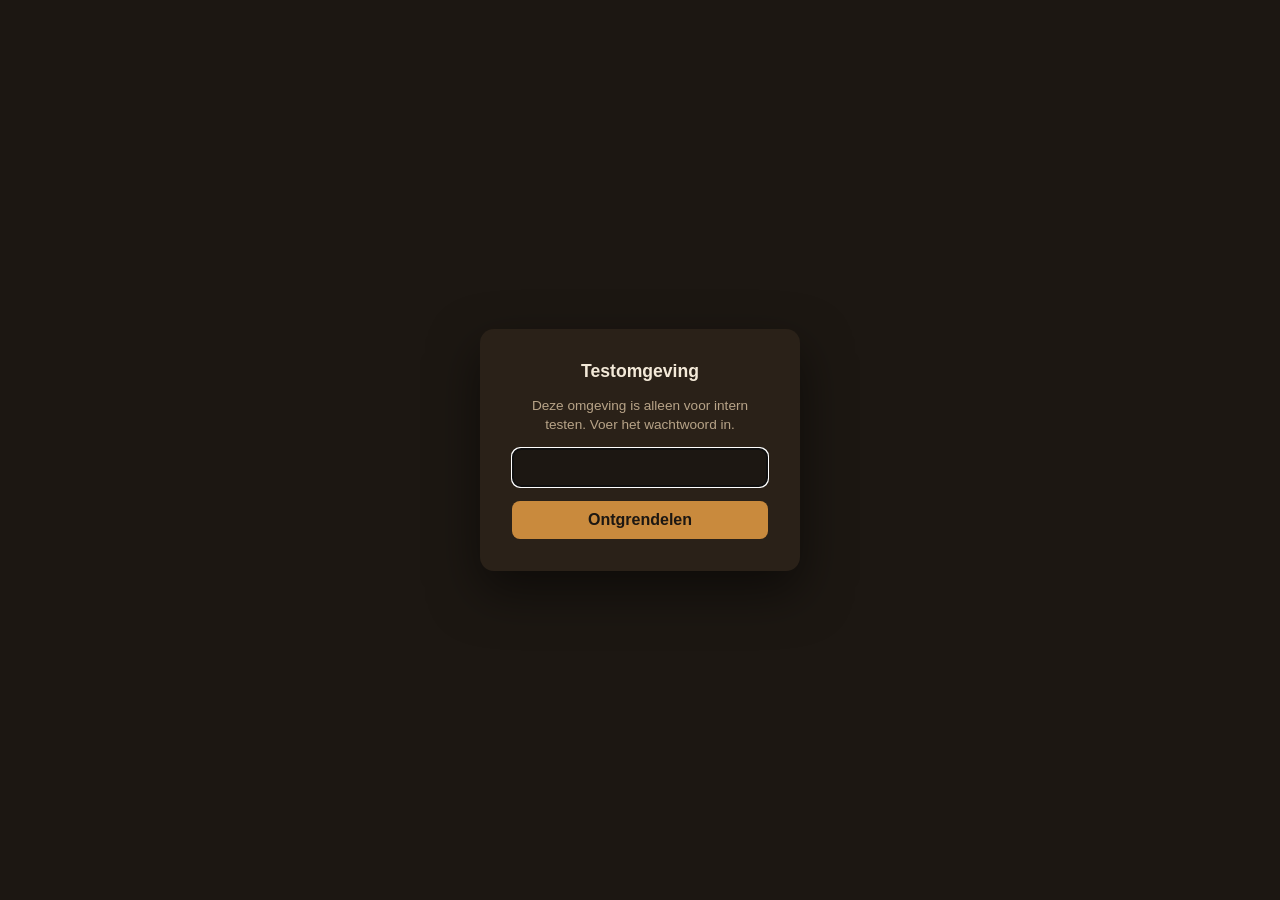
==== commit 5191a631: "Voeg wachtwoordpopup toe voor de test-/GitHub Pages-omgeving Op elke pagina (index.html/viewer.html/" ====
--- a/index.html
+++ b/index.html
@@ -3,6 +3,12 @@
 <head>
   <meta charset="utf-8" />
   <meta name="viewport" content="width=device-width, initial-scale=1" />
+  <!-- Wachtwoordpopup voor de test-/GitHub Pages-omgeving (zie
+       js/devGate.js) — houdt de pagina verborgen totdat beslist is of
+       dat nodig is, om een flits van de echte inhoud te voorkomen. -->
+  <style>html{visibility:hidden}</style>
+  <script src="js/prodHosts.js"></script>
+  <script src="js/devGate.js"></script>
   <title>Notenmap — kies een stuk</title>
   <link rel="icon" href="data:image/svg+xml,<svg xmlns=%22http://www.w3.org/2000/svg%22 viewBox=%220 0 24 24%22 fill=%22%23b9822f%22><circle cx=%226%22 cy=%2217%22 r=%222.4%22/><circle cx=%2215%22 cy=%2215%22 r=%222.4%22/><path d=%22M8.4 17V6.5L17.4 4.5V13.5%22 stroke=%22%23b9822f%22 stroke-width=%221.6%22 fill=%22none%22/></svg>" />
   <link rel="preconnect" href="https://fonts.googleapis.com" />
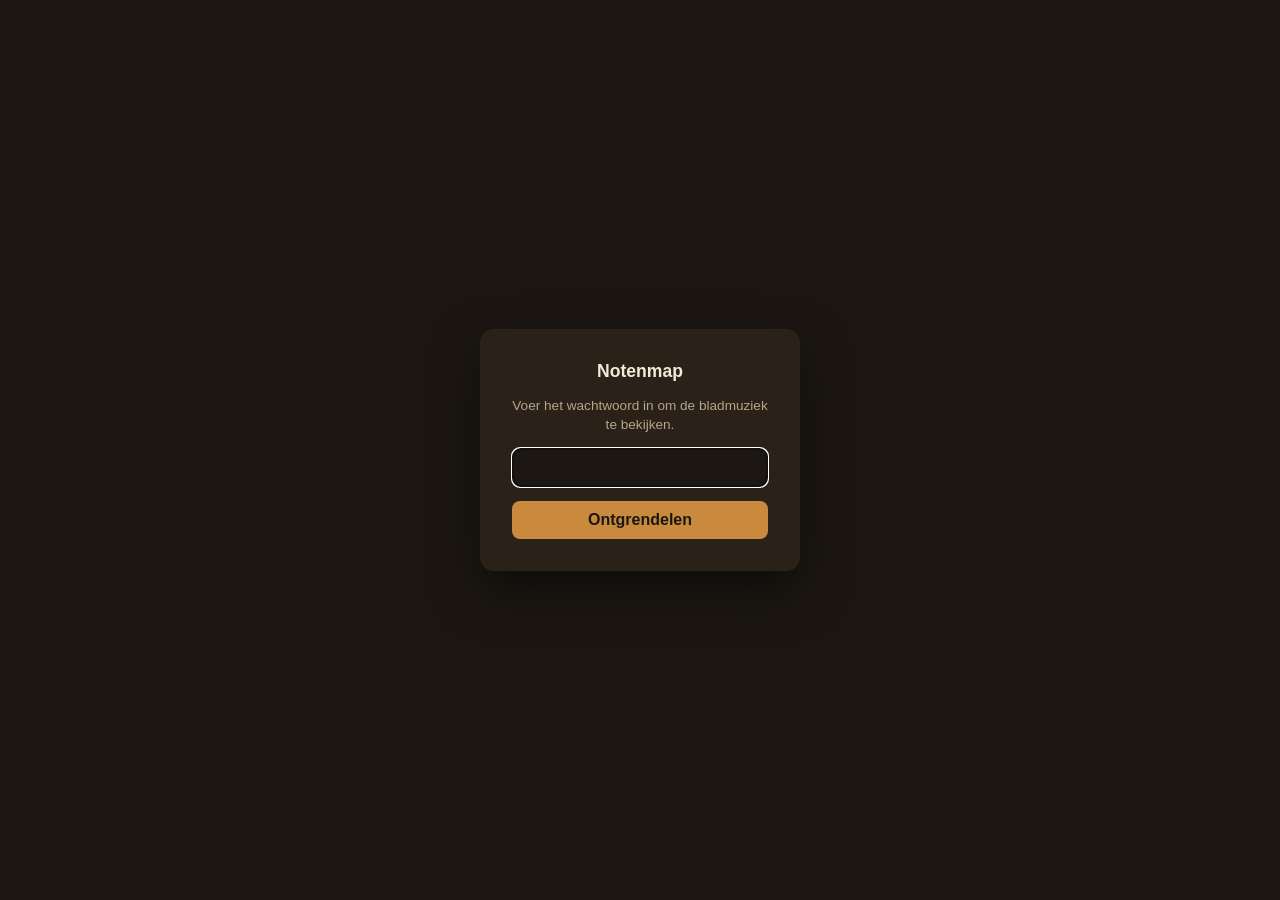
==== commit c4867b2c: "Wachtwoordpopup geldt voortaan overal, voor elke bezoeker De wachtwoordpopup die eerder alleen op de" ====
--- a/index.html
+++ b/index.html
@@ -3,12 +3,14 @@
 <head>
   <meta charset="utf-8" />
   <meta name="viewport" content="width=device-width, initial-scale=1" />
-  <!-- Wachtwoordpopup voor de test-/GitHub Pages-omgeving (zie
-       js/devGate.js) — houdt de pagina verborgen totdat beslist is of
-       dat nodig is, om een flits van de echte inhoud te voorkomen. -->
+  <!-- Wachtwoordpopup voor de hele site, voor elke bezoeker (zie
+       js/visitorGate.js) — houdt de pagina verborgen totdat het
+       wachtwoord is ingevoerd, om een flits van de echte inhoud te
+       voorkomen. js/prodHosts.js is hier los van en blijft nodig voor
+       het kiezen van de juiste backend (zie js/apiClient.js). -->
   <style>html{visibility:hidden}</style>
   <script src="js/prodHosts.js"></script>
-  <script src="js/devGate.js"></script>
+  <script src="js/visitorGate.js"></script>
   <title>Notenmap — kies een stuk</title>
   <link rel="icon" href="data:image/svg+xml,<svg xmlns=%22http://www.w3.org/2000/svg%22 viewBox=%220 0 24 24%22 fill=%22%23b9822f%22><circle cx=%226%22 cy=%2217%22 r=%222.4%22/><circle cx=%2215%22 cy=%2215%22 r=%222.4%22/><path d=%22M8.4 17V6.5L17.4 4.5V13.5%22 stroke=%22%23b9822f%22 stroke-width=%221.6%22 fill=%22none%22/></svg>" />
   <link rel="preconnect" href="https://fonts.googleapis.com" />
--- a/css/style.css
+++ b/css/style.css
@@ -273,6 +273,27 @@
   color: var(--gold);
 }
 
+.piece-card-badge {
+  position: absolute;
+  top: 10px;
+  right: 10px;
+  padding: 3px 10px;
+  border-radius: 999px;
+  font-size: 0.68rem;
+  font-weight: 700;
+  color: #fffdf8;
+  box-shadow: var(--shadow-sm);
+  z-index: 1;
+}
+
+.piece-card-badge.new {
+  background: var(--gold);
+}
+
+.piece-card-badge.updated {
+  background: var(--color-groen);
+}
+
 /* ---------- Viewer header ---------- */
 
 .viewer-header {
